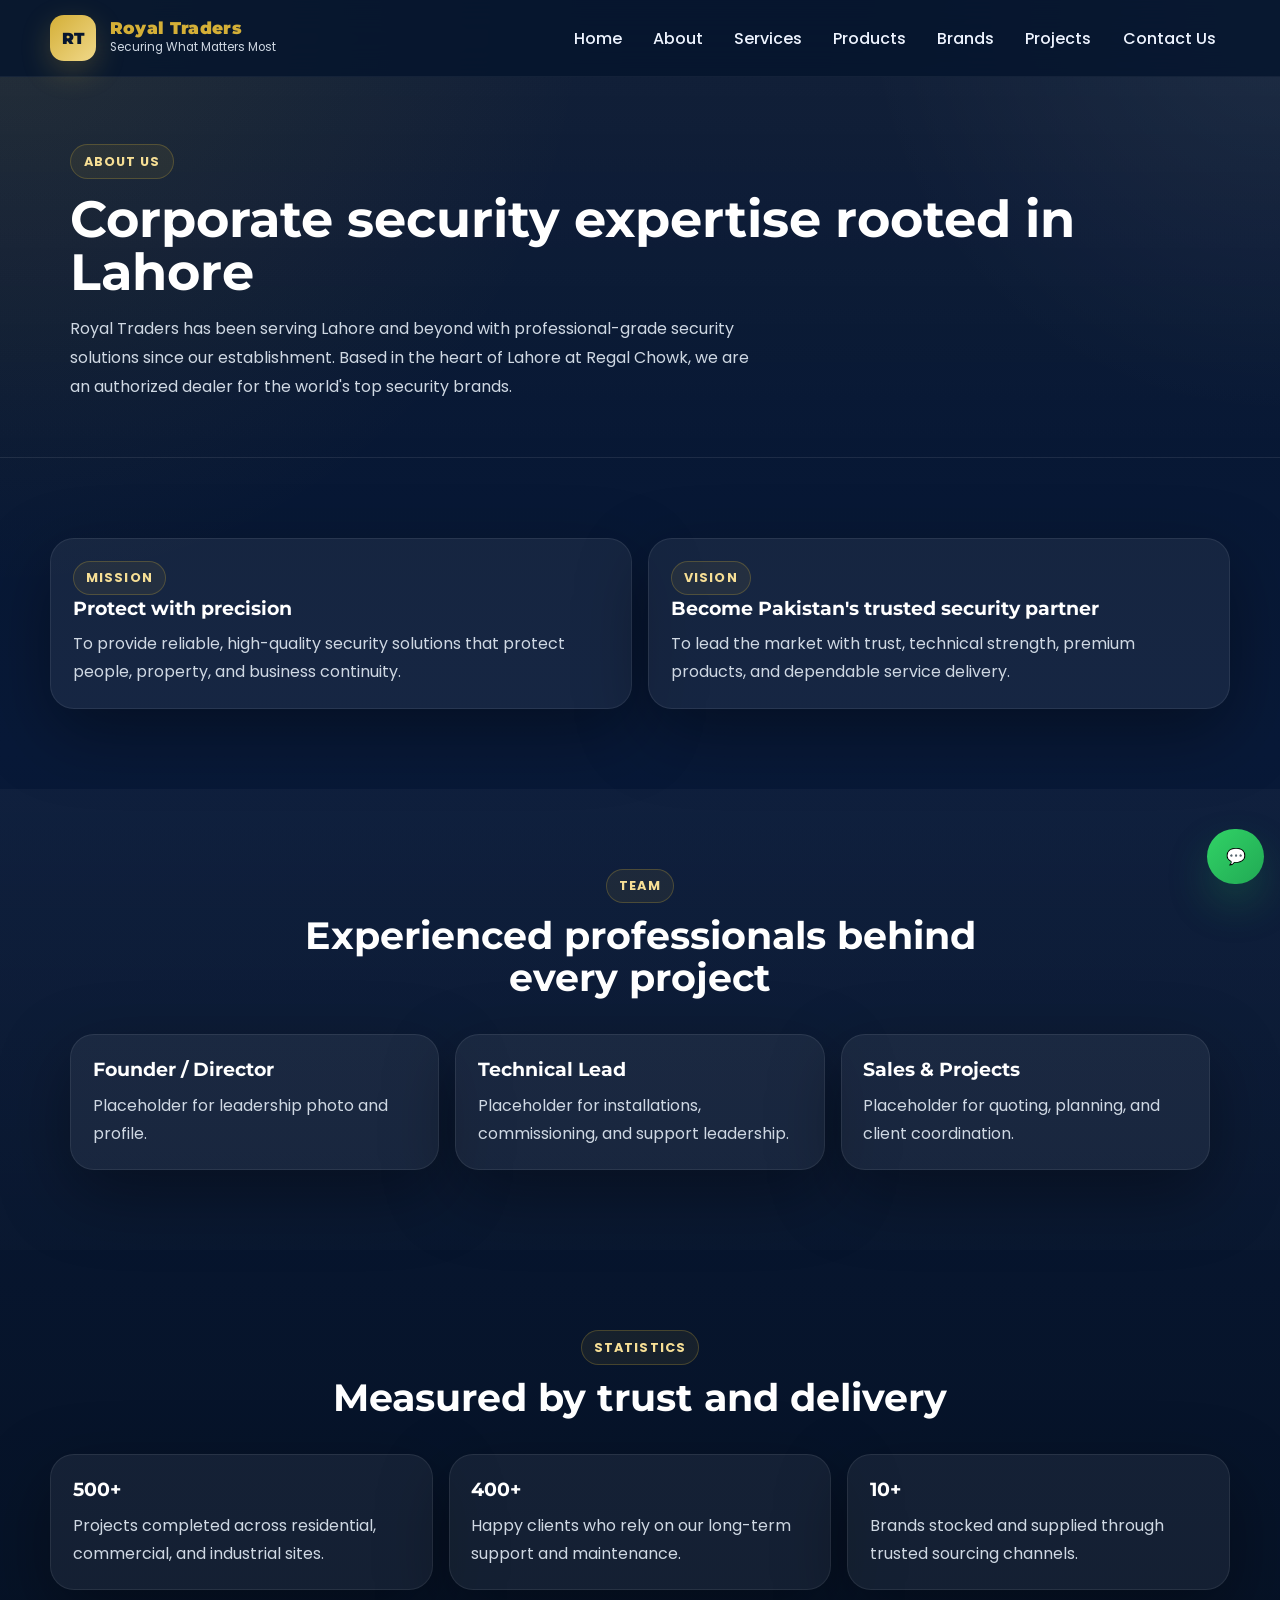
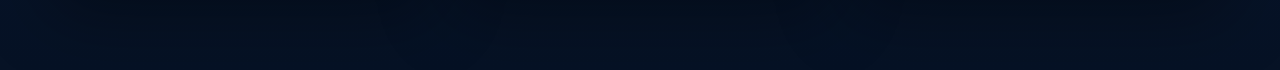
==== about.html @ 7cec9df8 "first commit" ====
<!doctype html>
<html lang="en">
<head>
  <meta charset="utf-8">
  <meta name="viewport" content="width=device-width,initial-scale=1">
  <title>About Us — Royal Traders</title>
  <link href="https://fonts.googleapis.com/css2?family=Montserrat:wght@600;700;800&family=Poppins:wght@300;400;600&display=swap" rel="stylesheet">
  <link rel="stylesheet" href="assets/css/style.css">
  <meta name="description" content="Royal Traders company story and team — authorized dealer in Lahore">
</head>
<body>
  <header class="site-header">
    <div class="container header-inner">
      <a class="brand-mark" href="index.html" aria-label="Royal Traders home">
        <span class="brand-badge">RT</span>
        <span><strong>Royal Traders</strong><small>Securing What Matters Most</small></span>
      </a>
      <button id="menuBtn" class="menu-btn" aria-label="Toggle navigation">☰</button>
      <nav class="nav" id="nav">
        <a href="index.html">Home</a>
        <a href="about.html">About</a>
        <a href="services.html">Services</a>
        <a href="products.html">Products</a>
        <a href="brands.html">Brands</a>
        <a href="gallery.html">Projects</a>
        <a href="contact.html">Contact Us</a>
      </nav>
    </div>
  </header>

  <main>
    <section class="page-hero">
      <div class="container">
        <span class="section-kicker">About Us</span>
        <h1>Corporate security expertise rooted in Lahore</h1>
        <p>Royal Traders has been serving Lahore and beyond with professional-grade security solutions since our establishment. Based in the heart of Lahore at Regal Chowk, we are an authorized dealer for the world's top security brands.</p>
      </div>
    </section>

    <section class="section container">
      <div class="info-grid">
        <article class="content-card reveal">
          <span class="section-kicker">Mission</span>
          <h3>Protect with precision</h3>
          <p>To provide reliable, high-quality security solutions that protect people, property, and business continuity.</p>
        </article>
        <article class="content-card reveal">
          <span class="section-kicker">Vision</span>
          <h3>Become Pakistan's trusted security partner</h3>
          <p>To lead the market with trust, technical strength, premium products, and dependable service delivery.</p>
        </article>
      </div>
    </section>

    <section class="section alt-section">
      <div class="container">
        <div class="section-head">
          <span class="section-kicker">Team</span>
          <h2>Experienced professionals behind every project</h2>
        </div>
        <div class="cards-grid">
          <article class="content-card"><h3>Founder / Director</h3><p>Placeholder for leadership photo and profile.</p></article>
          <article class="content-card"><h3>Technical Lead</h3><p>Placeholder for installations, commissioning, and support leadership.</p></article>
          <article class="content-card"><h3>Sales & Projects</h3><p>Placeholder for quoting, planning, and client coordination.</p></article>
        </div>
      </div>
    </section>

    <section class="section container">
      <div class="section-head">
        <span class="section-kicker">Statistics</span>
        <h2>Measured by trust and delivery</h2>
      </div>
      <div class="premium-grid">
        <article class="content-card"><h3>500+</h3><p>Projects completed across residential, commercial, and industrial sites.</p></article>
        <article class="content-card"><h3>400+</h3><p>Happy clients who rely on our long-term support and maintenance.</p></article>
        <article class="content-card"><h3>10+</h3><p>Brands stocked and supplied through trusted sourcing channels.</p></article>
      </div>
    </section>
  </main>

  <a class="whatsapp-fab" href="https://wa.me/923004554278" target="_blank">💬</a>
  <script src="assets/js/main.js"></script>
</body>
</html>
---- assets/css/style.css ----
:root{
  --navy:#07162f;
  --navy-2:#0a1f44;
  --gold:#D4AF37;
  --gold-soft:#f0d889;
  --white:#ffffff;
  --muted:#cfd8e3;
  --line:rgba(255,255,255,.08);
  --glass:rgba(255,255,255,.06);
  --shadow:0 24px 70px rgba(0,0,0,.35);
}
*{box-sizing:border-box}
html{scroll-behavior:smooth}
body{margin:0;font-family:Poppins,system-ui,Arial,sans-serif;background:
  radial-gradient(circle at top left, rgba(212,175,55,.10), transparent 28%),
  radial-gradient(circle at top right, rgba(255,255,255,.06), transparent 20%),
  linear-gradient(180deg,var(--navy) 0%, #081938 45%, #061225 100%);
  color:var(--white);-webkit-font-smoothing:antialiased;text-rendering:optimizeLegibility}
img{max-width:100%;display:block}
a{color:inherit}
.container{max-width:1180px;margin:0 auto;padding:0 1.25rem}
.section{padding:5rem 0}
.alt-section{background:linear-gradient(180deg, rgba(255,255,255,.03), rgba(255,255,255,.01))}
.glass{background:var(--glass);border:1px solid var(--line);box-shadow:var(--shadow);backdrop-filter:blur(14px)}

.site-header{position:sticky;top:0;z-index:60;background:rgba(7,22,47,.82);backdrop-filter:blur(18px);border-bottom:1px solid rgba(255,255,255,.05)}
.header-inner{display:flex;align-items:center;justify-content:space-between;gap:1rem;padding:.9rem 0}
.brand-mark{display:flex;align-items:center;gap:.85rem;text-decoration:none;min-width:max-content}
.brand-badge,.footer-brand{background:linear-gradient(135deg,var(--gold),var(--gold-soft));color:var(--navy);font-family:Montserrat,sans-serif;font-weight:900}
.brand-badge{width:46px;height:46px;border-radius:14px;display:grid;place-items:center;box-shadow:0 10px 30px rgba(212,175,55,.24)}
.brand-mark strong,.footer-brand{font-family:Montserrat,sans-serif;font-weight:900;letter-spacing:.02em}
.brand-mark strong{display:block;color:var(--gold);font-size:1.05rem;line-height:1}
.brand-mark small{display:block;color:var(--muted);font-size:.74rem;margin-top:.15rem}
.nav{display:flex;align-items:center;gap:.15rem;flex-wrap:wrap}
.nav a{padding:.7rem .9rem;border-radius:999px;text-decoration:none;color:#eef4ff;font-weight:500;transition:all .2s ease}
.nav a:hover{background:rgba(255,255,255,.06);transform:translateY(-1px)}
.nav .nav-cta{background:linear-gradient(135deg,var(--gold),#c29410);color:var(--navy);font-weight:700;box-shadow:0 12px 28px rgba(212,175,55,.18)}
.menu-btn{display:none;border:1px solid var(--line);background:rgba(255,255,255,.04);color:var(--white);border-radius:12px;padding:.6rem .8rem;font-size:1rem}

.hero{position:relative;isolation:isolate;overflow:hidden;padding:4rem 0 3rem;min-height:92vh;display:flex;align-items:center}
.hero-bg{position:absolute;inset:0;background:url('../images/hero.svg') center/cover no-repeat;filter:saturate(1.05) brightness(.85);transform:scale(1.04)}
.hero-overlay{position:absolute;inset:0;background:
  linear-gradient(90deg, rgba(7,22,47,.94) 0%, rgba(7,22,47,.82) 46%, rgba(7,22,47,.55) 100%),
  radial-gradient(circle at 25% 15%, rgba(212,175,55,.18), transparent 22%)}
.hero-grid{position:relative;z-index:1;display:grid;grid-template-columns:1.15fr .85fr;gap:2rem;align-items:center}
.hero-copy{max-width:680px}
.eyebrow,.section-kicker{display:inline-flex;align-items:center;gap:.5rem;padding:.45rem .8rem;border:1px solid rgba(212,175,55,.25);background:rgba(212,175,55,.08);border-radius:999px;color:#f7df95;font-size:.8rem;font-weight:700;letter-spacing:.08em;text-transform:uppercase}
.hero h1{margin:1rem 0 1rem;font-family:Montserrat,sans-serif;font-size:clamp(2.65rem,5vw,5.7rem);line-height:.95;letter-spacing:-.04em;color:var(--white)}
.hero-text{font-size:1.08rem;line-height:1.8;color:#d8e4f4;max-width:56ch}
.hero-actions{display:flex;flex-wrap:wrap;gap:.9rem;margin:1.75rem 0 1.35rem}
.btn{display:inline-flex;align-items:center;justify-content:center;gap:.55rem;text-decoration:none;border-radius:999px;padding:.95rem 1.35rem;font-weight:700;transition:all .22s ease;min-height:50px}
.btn:hover{transform:translateY(-2px)}
.btn-primary{background:linear-gradient(135deg,var(--gold),#c29512);color:var(--navy);box-shadow:0 14px 34px rgba(212,175,55,.22)}
.btn-outline{border:1px solid rgba(255,255,255,.14);background:rgba(255,255,255,.03);color:var(--white)}
.hero-badges{display:flex;flex-wrap:wrap;gap:.7rem;margin-top:1.5rem}
.hero-badges span{padding:.7rem 1rem;border-radius:999px;border:1px solid rgba(255,255,255,.1);background:rgba(255,255,255,.04);color:#eef4ff;font-size:.9rem}

.hero-panel{display:flex;justify-content:flex-end}
.panel-card{width:min(100%,420px);border-radius:28px;padding:1.2rem;background:linear-gradient(180deg, rgba(255,255,255,.09), rgba(255,255,255,.04))}
.panel-top{display:flex;align-items:center;gap:.55rem;color:#eaf1ff;font-size:.95rem;margin-bottom:1.25rem}
.panel-dot{width:10px;height:10px;border-radius:50%;background:#7bff9b;box-shadow:0 0 0 8px rgba(123,255,155,.13)}
.panel-graphic{position:relative;aspect-ratio:1/1;border-radius:24px;background:radial-gradient(circle at 50% 40%, rgba(212,175,55,.16), transparent 45%), linear-gradient(180deg, rgba(255,255,255,.05), rgba(255,255,255,.02));border:1px solid rgba(255,255,255,.08);display:grid;place-items:center;overflow:hidden}
.panel-ring{position:absolute;width:64%;aspect-ratio:1;border-radius:50%;border:1px solid rgba(212,175,55,.35);box-shadow:inset 0 0 0 18px rgba(212,175,55,.05)}
.panel-camera{font-size:4rem;color:var(--gold);position:relative;z-index:1;text-shadow:0 12px 26px rgba(0,0,0,.4)}
.panel-stats{display:grid;grid-template-columns:1fr 1fr;gap:1rem;margin-top:1rem}
.panel-stats div{padding:1rem;border-radius:18px;background:rgba(7,22,47,.58);border:1px solid rgba(255,255,255,.08)}
.panel-stats strong{display:block;font-size:1.5rem;color:var(--gold)}
.panel-stats span{display:block;color:var(--muted);font-size:.88rem}

.section-head{text-align:center;max-width:760px;margin:0 auto 2.25rem}
.section-head h2{margin:.75rem 0;color:#fff;font-family:Montserrat,sans-serif;font-size:clamp(1.8rem,3vw,2.8rem);line-height:1.08}
.section-head p{color:var(--muted);max-width:62ch;margin:.55rem auto 0;line-height:1.8}

.premium-grid,.feature-grid,.testimonials-strip{display:grid;gap:1rem}
.premium-grid{grid-template-columns:repeat(3,1fr)}
.feature-grid{grid-template-columns:repeat(4,1fr)}
.testimonials-strip{grid-template-columns:repeat(3,1fr)}
.service-card,.feature-card,.quote-card,.project-card,.brand-tile{border-radius:24px;overflow:hidden}
.premium-card{padding:1.5rem;min-height:220px;position:relative;border:1px solid var(--line);background:linear-gradient(180deg, rgba(255,255,255,.07), rgba(255,255,255,.03))}
.premium-card::after{content:"";position:absolute;inset:auto 0 0 0;height:2px;background:linear-gradient(90deg, transparent, rgba(212,175,55,.9), transparent);opacity:.7}
.service-icon{display:grid;place-items:center;width:58px;height:58px;border-radius:18px;background:rgba(212,175,55,.1);color:var(--gold);font-size:1.5rem;margin-bottom:1rem;border:1px solid rgba(212,175,55,.2)}
.premium-card h3{margin:.25rem 0 .55rem;font-family:Montserrat,sans-serif;font-size:1.15rem;color:#fff}
.premium-card p{margin:0;color:var(--muted);line-height:1.75}

.brand-strip{display:grid;grid-template-columns:repeat(5,1fr);gap:1rem}
.brand-tile{display:grid;place-items:center;min-height:110px;padding:1rem;text-align:center;border:1px solid var(--line);background:linear-gradient(180deg, rgba(255,255,255,.08), rgba(255,255,255,.03));font-family:Montserrat,sans-serif;font-weight:800;color:#fff;letter-spacing:.04em}

.feature-card{padding:1.4rem;border:1px solid var(--line);background:var(--glass)}
.feature-card strong{display:block;color:var(--gold);font-size:1rem;margin-bottom:.4rem}
.feature-card p{margin:0;color:var(--muted);line-height:1.75}

.project-grid{display:grid;grid-template-columns:repeat(3,1fr);gap:1rem}
.project-card{border:1px solid var(--line);background:rgba(255,255,255,.04);box-shadow:var(--shadow)}
.project-card img{width:100%;height:100%;object-fit:cover;aspect-ratio:16/10}

.quote-card{padding:1.4rem;border:1px solid var(--line);background:linear-gradient(180deg, rgba(255,255,255,.09), rgba(255,255,255,.03))}
.stars{color:#ffd76a;letter-spacing:.18em;margin-bottom:.8rem}
.quote-card p{color:#eef4ff;line-height:1.8;margin:0 0 1rem}
.quote-card strong{display:block;color:var(--gold)}
.quote-card span{color:var(--muted);font-size:.92rem}

.site-footer{margin-top:0;padding:3rem 0 1.25rem;background:linear-gradient(180deg, rgba(255,255,255,.03), rgba(255,255,255,.01));border-top:1px solid rgba(255,255,255,.05)}
.footer-grid{display:grid;grid-template-columns:1.1fr .6fr 1fr;gap:1.5rem}
.footer-grid h4{margin:.15rem 0 .9rem;color:var(--gold);font-family:Montserrat,sans-serif}
.footer-grid a{display:block;text-decoration:none;color:#e8effa;margin:.35rem 0}
.footer-grid p{color:var(--muted);line-height:1.8;margin:.35rem 0}
.footer-brand{display:inline-flex;align-items:center;justify-content:center;padding:.55rem .8rem;border-radius:14px;margin-bottom:.8rem;letter-spacing:.03em}
.footer-bottom{margin-top:2rem;padding-top:1rem;text-align:center;color:var(--muted);border-top:1px solid rgba(255,255,255,.06)}

.whatsapp-fab{position:fixed;right:1rem;bottom:1rem;z-index:70;background:linear-gradient(135deg,#31d366,#21a954);color:#fff;text-decoration:none;font-weight:700;border-radius:999px;padding:.95rem 1.15rem;box-shadow:0 20px 40px rgba(33,169,84,.25)}

/* Inner page utilities */
.page-hero{padding:4.2rem 0 2.5rem;border-bottom:1px solid rgba(255,255,255,.05);background:linear-gradient(180deg, rgba(255,255,255,.04), transparent)}
.page-hero h1{margin:.8rem 0 .65rem;font-family:Montserrat,sans-serif;font-size:clamp(2rem,4vw,3.4rem);line-height:1.05;color:#fff}
.page-hero p{color:var(--muted);max-width:70ch;line-height:1.8}
.cards-grid{display:grid;grid-template-columns:repeat(3,1fr);gap:1rem}
.info-grid{display:grid;grid-template-columns:repeat(2,1fr);gap:1rem}
.content-card{padding:1.35rem;border-radius:24px;border:1px solid var(--line);background:var(--glass);box-shadow:var(--shadow)}
.content-card h3,.content-card h4{margin:.1rem 0 .65rem;font-family:Montserrat,sans-serif;color:#fff}
.content-card p{margin:0;color:var(--muted);line-height:1.75}
.page-actions{display:flex;gap:.8rem;flex-wrap:wrap;margin-top:1rem}

/* Contact form */
.contact-layout{display:grid;grid-template-columns:1.15fr .85fr;gap:1rem;align-items:start}
.contact-form{padding:1.25rem;border-radius:28px;border:1px solid var(--line);background:var(--glass);box-shadow:var(--shadow)}
.field{display:flex;flex-direction:column;gap:.45rem;margin-bottom:1rem}
.field label{font-weight:600;color:#f4f7ff}
.field input,.field textarea,.field select{width:100%;border-radius:14px;border:1px solid rgba(255,255,255,.1);background:rgba(5,13,28,.55);color:#fff;padding:.92rem 1rem;font:inherit;outline:none}
.field input:focus,.field textarea:focus,.field select:focus{border-color:rgba(212,175,55,.6);box-shadow:0 0 0 3px rgba(212,175,55,.12)}
.contact-side{display:grid;gap:1rem}
.map-frame{width:100%;height:300px;border:0;border-radius:24px;overflow:hidden;box-shadow:var(--shadow)}

/* Responsive */
@media (max-width: 1080px){
  .hero-grid,.contact-layout,.footer-grid,.info-grid{grid-template-columns:1fr}
  .premium-grid,.feature-grid,.testimonials-strip,.project-grid,.cards-grid,.brand-strip{grid-template-columns:repeat(2,1fr)}
}
@media (max-width: 760px){
  .menu-btn{display:inline-grid;place-items:center}
  .nav{position:fixed;right:1rem;top:76px;width:min(92vw,340px);padding:1rem;border-radius:24px;background:rgba(7,22,47,.96);border:1px solid var(--line);box-shadow:var(--shadow);display:none;flex-direction:column;align-items:stretch}
  .nav.open{display:flex}
  .nav a{padding:.9rem 1rem}
  .premium-grid,.feature-grid,.testimonials-strip,.project-grid,.cards-grid,.brand-strip{grid-template-columns:1fr}
  .hero{min-height:auto;padding:2.5rem 0 2rem}
  .hero h1{font-size:2.25rem}
  .hero-actions,.page-actions{flex-direction:column}
  .btn{width:100%}
}

.reveal{animation:fadeUp .8s ease both}
@keyframes fadeUp{from{opacity:0;transform:translateY(24px)}to{opacity:1;transform:translateY(0)}}
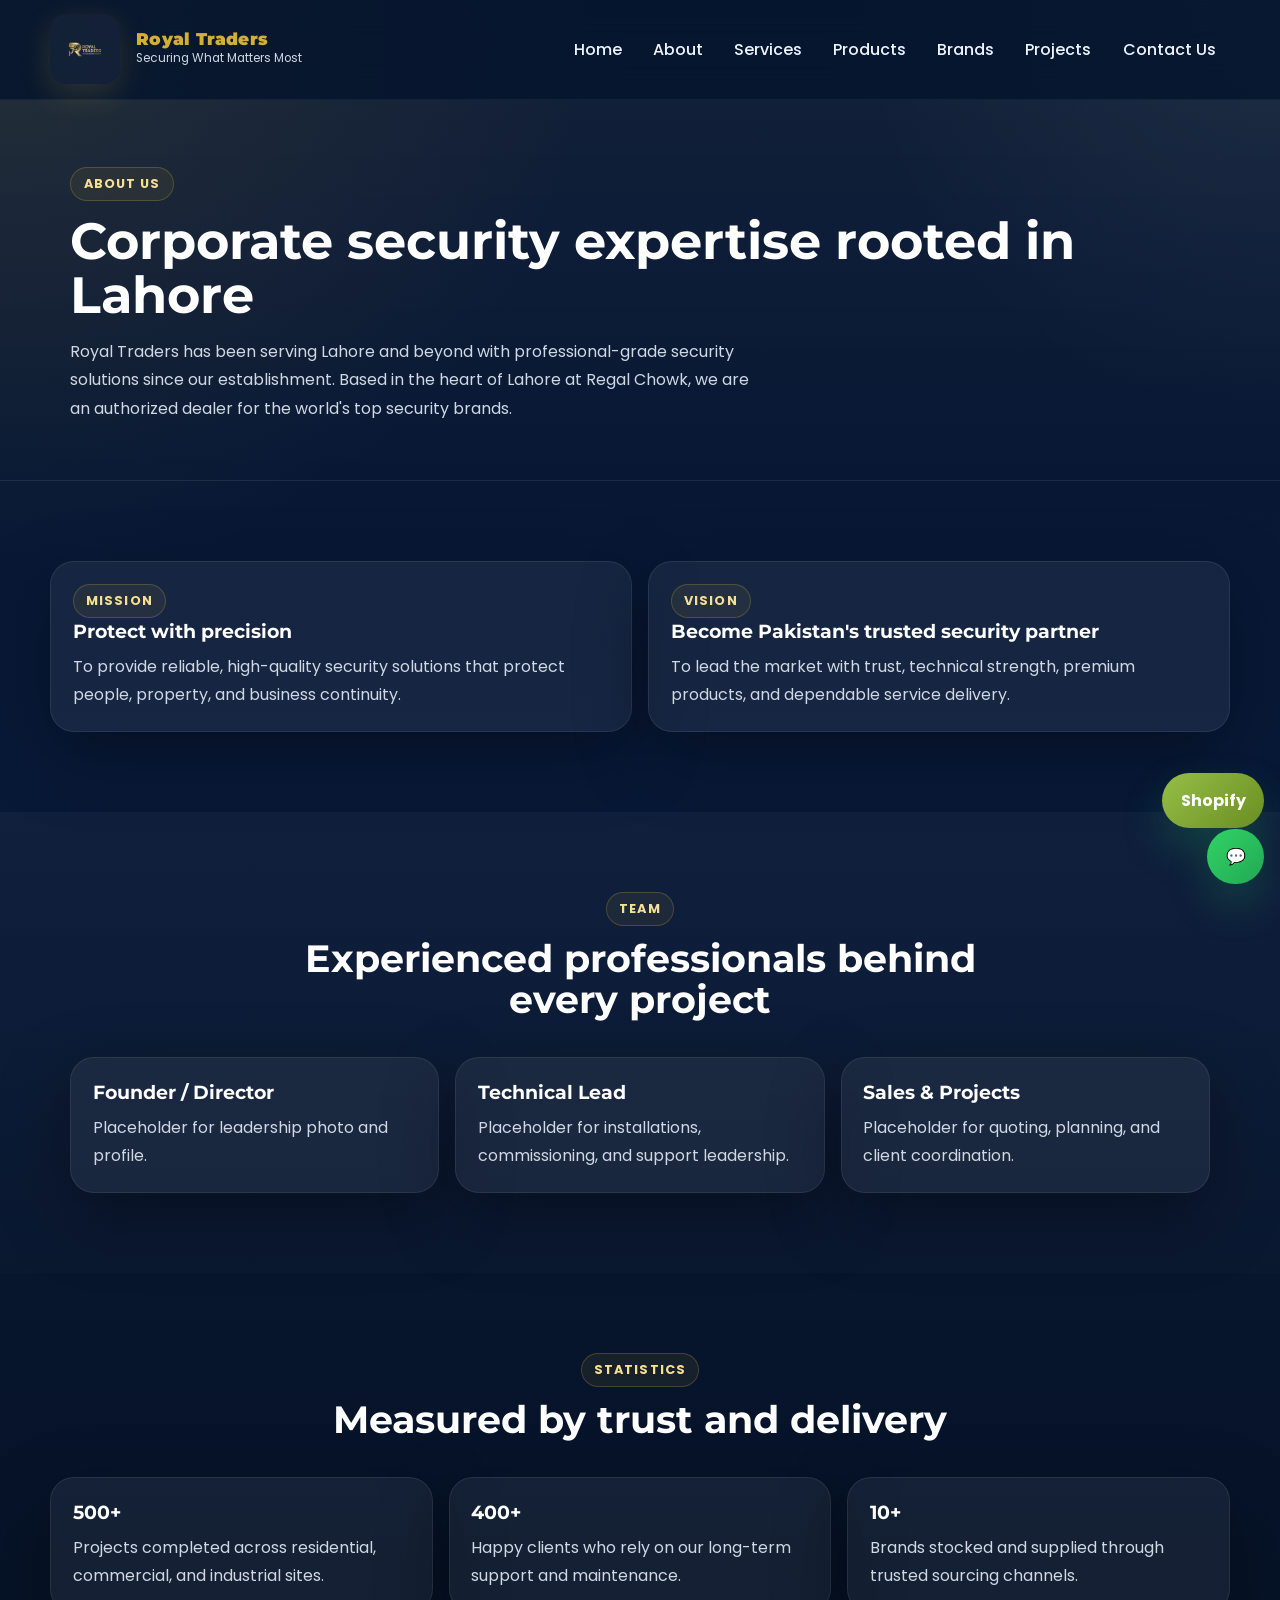
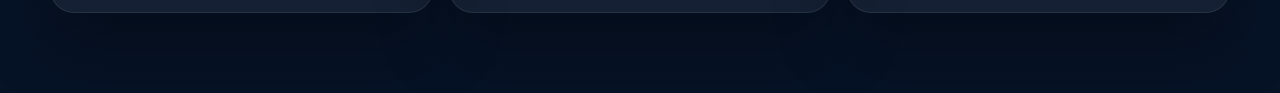
==== commit 583c2c33: "2nd commit" ====
--- a/about.html
+++ b/about.html
@@ -4,6 +4,8 @@
   <meta charset="utf-8">
   <meta name="viewport" content="width=device-width,initial-scale=1">
   <title>About Us — Royal Traders</title>
+  <link rel="icon" href="assets/images/logo.png">
+  <link rel="apple-touch-icon" href="assets/images/logo.png">
   <link href="https://fonts.googleapis.com/css2?family=Montserrat:wght@600;700;800&family=Poppins:wght@300;400;600&display=swap" rel="stylesheet">
   <link rel="stylesheet" href="assets/css/style.css">
   <meta name="description" content="Royal Traders company story and team — authorized dealer in Lahore">
@@ -12,7 +14,7 @@
   <header class="site-header">
     <div class="container header-inner">
       <a class="brand-mark" href="index.html" aria-label="Royal Traders home">
-        <span class="brand-badge">RT</span>
+        <img class="brand-logo" src="assets/images/logo.png" alt="Royal Traders logo">
         <span><strong>Royal Traders</strong><small>Securing What Matters Most</small></span>
       </a>
       <button id="menuBtn" class="menu-btn" aria-label="Toggle navigation">☰</button>
@@ -79,6 +81,7 @@
     </section>
   </main>
 
+  <a class="shopify-fab" href="https://shop.royaltradersofficial.com" target="_blank" rel="noreferrer">Shopify</a>
   <a class="whatsapp-fab" href="https://wa.me/923004554278" target="_blank">💬</a>
   <script src="assets/js/main.js"></script>
 </body>
--- a/assets/css/style.css
+++ b/assets/css/style.css
@@ -25,9 +25,10 @@
 
 .site-header{position:sticky;top:0;z-index:60;background:rgba(7,22,47,.82);backdrop-filter:blur(18px);border-bottom:1px solid rgba(255,255,255,.05)}
 .header-inner{display:flex;align-items:center;justify-content:space-between;gap:1rem;padding:.9rem 0}
-.brand-mark{display:flex;align-items:center;gap:.85rem;text-decoration:none;min-width:max-content}
+.brand-mark{display:flex;align-items:center;gap:1rem;text-decoration:none;min-width:max-content}
 .brand-badge,.footer-brand{background:linear-gradient(135deg,var(--gold),var(--gold-soft));color:var(--navy);font-family:Montserrat,sans-serif;font-weight:900}
 .brand-badge{width:46px;height:46px;border-radius:14px;display:grid;place-items:center;box-shadow:0 10px 30px rgba(212,175,55,.24)}
+.brand-logo{width:70px;height:70px;object-fit:contain;border-radius:16px;padding:6px;background:rgba(255,255,255,.04);box-shadow:0 10px 30px rgba(212,175,55,.18)}
 .brand-mark strong,.footer-brand{font-family:Montserrat,sans-serif;font-weight:900;letter-spacing:.02em}
 .brand-mark strong{display:block;color:var(--gold);font-size:1.05rem;line-height:1}
 .brand-mark small{display:block;color:var(--muted);font-size:.74rem;margin-top:.15rem}
@@ -62,10 +63,10 @@
 .panel-graphic{position:relative;aspect-ratio:1/1;border-radius:24px;background:radial-gradient(circle at 50% 40%, rgba(212,175,55,.16), transparent 45%), linear-gradient(180deg, rgba(255,255,255,.05), rgba(255,255,255,.02));border:1px solid rgba(255,255,255,.08);display:grid;place-items:center;overflow:hidden}
 .panel-ring{position:absolute;width:64%;aspect-ratio:1;border-radius:50%;border:1px solid rgba(212,175,55,.35);box-shadow:inset 0 0 0 18px rgba(212,175,55,.05)}
 .panel-camera{font-size:4rem;color:var(--gold);position:relative;z-index:1;text-shadow:0 12px 26px rgba(0,0,0,.4)}
-.panel-stats{display:grid;grid-template-columns:1fr 1fr;gap:1rem;margin-top:1rem}
-.panel-stats div{padding:1rem;border-radius:18px;background:rgba(7,22,47,.58);border:1px solid rgba(255,255,255,.08)}
-.panel-stats strong{display:block;font-size:1.5rem;color:var(--gold)}
-.panel-stats span{display:block;color:var(--muted);font-size:.88rem}
+.panel-stats{display:grid;grid-template-columns:1fr 1fr 1fr;gap:0.5rem;margin-top:1rem}
+.panel-stats div{padding:0.6rem;border-radius:18px;background:rgba(7,22,47,.58);border:1px solid rgba(255,255,255,.08)}
+.panel-stats strong{display:block;font-size:1.1rem;color:var(--gold)}
+.panel-stats span{display:block;color:var(--muted);font-size:0.75rem}
 
 .section-head{text-align:center;max-width:760px;margin:0 auto 2.25rem}
 .section-head h2{margin:.75rem 0;color:#fff;font-family:Montserrat,sans-serif;font-size:clamp(1.8rem,3vw,2.8rem);line-height:1.08}
@@ -107,7 +108,9 @@
 .footer-brand{display:inline-flex;align-items:center;justify-content:center;padding:.55rem .8rem;border-radius:14px;margin-bottom:.8rem;letter-spacing:.03em}
 .footer-bottom{margin-top:2rem;padding-top:1rem;text-align:center;color:var(--muted);border-top:1px solid rgba(255,255,255,.06)}
 
-.whatsapp-fab{position:fixed;right:1rem;bottom:1rem;z-index:70;background:linear-gradient(135deg,#31d366,#21a954);color:#fff;text-decoration:none;font-weight:700;border-radius:999px;padding:.95rem 1.15rem;box-shadow:0 20px 40px rgba(33,169,84,.25)}
+.shopify-fab,.whatsapp-fab{position:fixed;right:1rem;z-index:70;color:#fff;text-decoration:none;font-weight:700;border-radius:999px;padding:.95rem 1.15rem;box-shadow:0 20px 40px rgba(33,169,84,.25)}
+.shopify-fab{bottom:4.5rem;background:linear-gradient(135deg,#95bf47,#6b8e23)}
+.whatsapp-fab{bottom:1rem;background:linear-gradient(135deg,#31d366,#21a954)}
 
 /* Inner page utilities */
 .page-hero{padding:4.2rem 0 2.5rem;border-bottom:1px solid rgba(255,255,255,.05);background:linear-gradient(180deg, rgba(255,255,255,.04), transparent)}
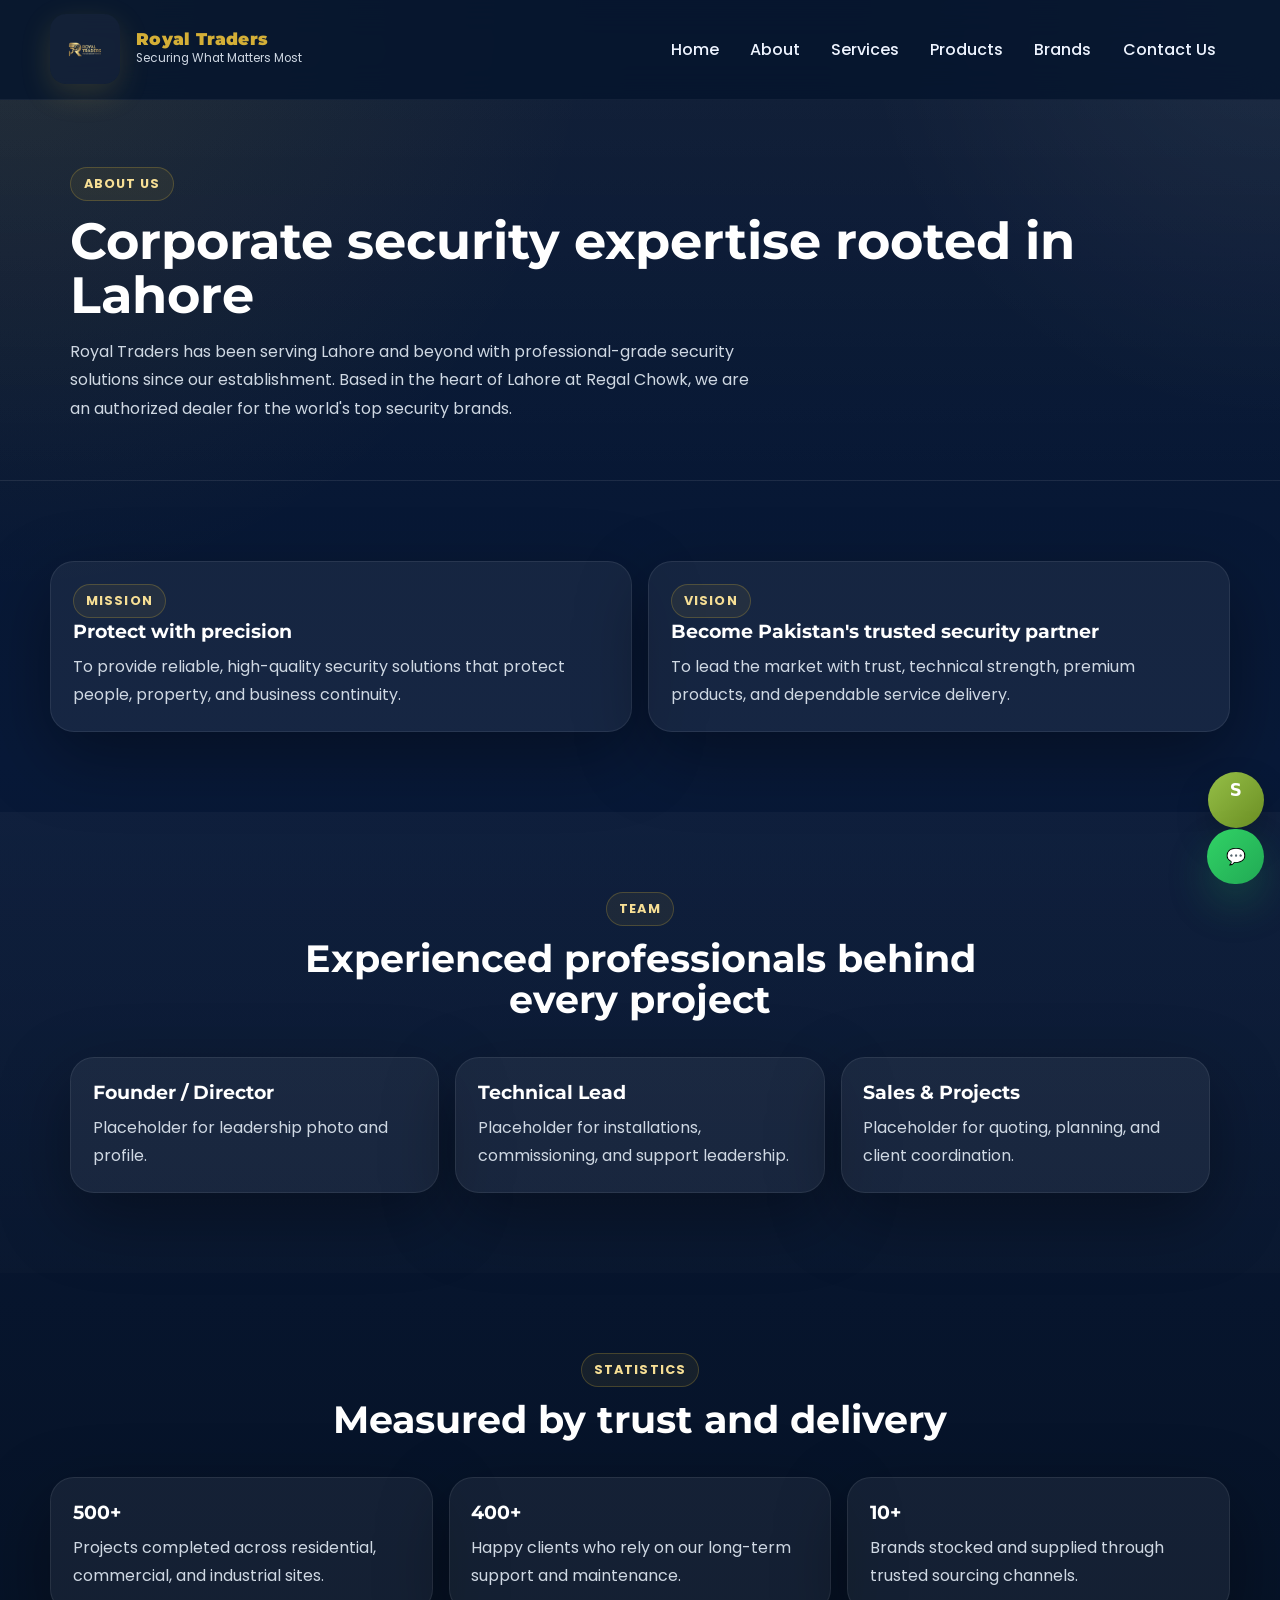
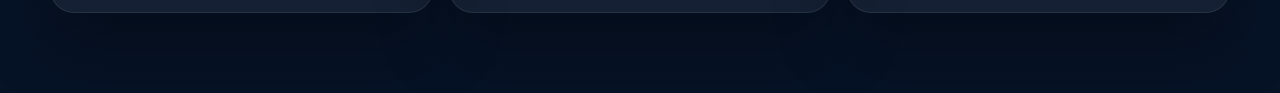
==== commit b3c95486: "Hero image and logos added" ====
--- a/about.html
+++ b/about.html
@@ -24,7 +24,7 @@
         <a href="services.html">Services</a>
         <a href="products.html">Products</a>
         <a href="brands.html">Brands</a>
-        <a href="gallery.html">Projects</a>
+        
         <a href="contact.html">Contact Us</a>
       </nav>
     </div>
--- a/assets/css/style.css
+++ b/assets/css/style.css
@@ -38,35 +38,21 @@
 .nav .nav-cta{background:linear-gradient(135deg,var(--gold),#c29410);color:var(--navy);font-weight:700;box-shadow:0 12px 28px rgba(212,175,55,.18)}
 .menu-btn{display:none;border:1px solid var(--line);background:rgba(255,255,255,.04);color:var(--white);border-radius:12px;padding:.6rem .8rem;font-size:1rem}
 
-.hero{position:relative;isolation:isolate;overflow:hidden;padding:4rem 0 3rem;min-height:92vh;display:flex;align-items:center}
-.hero-bg{position:absolute;inset:0;background:url('../images/hero.svg') center/cover no-repeat;filter:saturate(1.05) brightness(.85);transform:scale(1.04)}
-.hero-overlay{position:absolute;inset:0;background:
-  linear-gradient(90deg, rgba(7,22,47,.94) 0%, rgba(7,22,47,.82) 46%, rgba(7,22,47,.55) 100%),
-  radial-gradient(circle at 25% 15%, rgba(212,175,55,.18), transparent 22%)}
-.hero-grid{position:relative;z-index:1;display:grid;grid-template-columns:1.15fr .85fr;gap:2rem;align-items:center}
-.hero-copy{max-width:680px}
+.hero{position:relative;overflow:hidden;padding:0 0 4rem;min-height:auto}
+.hero-image-frame{width:100vw;margin-left:calc(50% - 50vw);overflow:hidden;background:#081938;border-bottom:1px solid rgba(255,255,255,.08);box-shadow:0 24px 70px rgba(0,0,0,.22)}
+.hero-image-frame img{width:100%;height:min(86vh,920px);object-fit:cover;display:block;filter:saturate(1.08) brightness(.98)}
+.hero-copy-wrap{padding-top:3rem}
+.hero-copy{max-width:920px;margin:0 auto;text-align:center}
 .eyebrow,.section-kicker{display:inline-flex;align-items:center;gap:.5rem;padding:.45rem .8rem;border:1px solid rgba(212,175,55,.25);background:rgba(212,175,55,.08);border-radius:999px;color:#f7df95;font-size:.8rem;font-weight:700;letter-spacing:.08em;text-transform:uppercase}
 .hero h1{margin:1rem 0 1rem;font-family:Montserrat,sans-serif;font-size:clamp(2.65rem,5vw,5.7rem);line-height:.95;letter-spacing:-.04em;color:var(--white)}
-.hero-text{font-size:1.08rem;line-height:1.8;color:#d8e4f4;max-width:56ch}
-.hero-actions{display:flex;flex-wrap:wrap;gap:.9rem;margin:1.75rem 0 1.35rem}
+.hero-text{font-size:1.08rem;line-height:1.8;color:#d8e4f4;max-width:60ch;margin:0 auto}
+.hero-actions{display:flex;flex-wrap:wrap;justify-content:center;gap:.9rem;margin:1.75rem 0 1.35rem}
 .btn{display:inline-flex;align-items:center;justify-content:center;gap:.55rem;text-decoration:none;border-radius:999px;padding:.95rem 1.35rem;font-weight:700;transition:all .22s ease;min-height:50px}
 .btn:hover{transform:translateY(-2px)}
 .btn-primary{background:linear-gradient(135deg,var(--gold),#c29512);color:var(--navy);box-shadow:0 14px 34px rgba(212,175,55,.22)}
 .btn-outline{border:1px solid rgba(255,255,255,.14);background:rgba(255,255,255,.03);color:var(--white)}
-.hero-badges{display:flex;flex-wrap:wrap;gap:.7rem;margin-top:1.5rem}
+.hero-badges{display:flex;flex-wrap:wrap;justify-content:center;gap:.7rem;margin-top:1.5rem}
 .hero-badges span{padding:.7rem 1rem;border-radius:999px;border:1px solid rgba(255,255,255,.1);background:rgba(255,255,255,.04);color:#eef4ff;font-size:.9rem}
-
-.hero-panel{display:flex;justify-content:flex-end}
-.panel-card{width:min(100%,420px);border-radius:28px;padding:1.2rem;background:linear-gradient(180deg, rgba(255,255,255,.09), rgba(255,255,255,.04))}
-.panel-top{display:flex;align-items:center;gap:.55rem;color:#eaf1ff;font-size:.95rem;margin-bottom:1.25rem}
-.panel-dot{width:10px;height:10px;border-radius:50%;background:#7bff9b;box-shadow:0 0 0 8px rgba(123,255,155,.13)}
-.panel-graphic{position:relative;aspect-ratio:1/1;border-radius:24px;background:radial-gradient(circle at 50% 40%, rgba(212,175,55,.16), transparent 45%), linear-gradient(180deg, rgba(255,255,255,.05), rgba(255,255,255,.02));border:1px solid rgba(255,255,255,.08);display:grid;place-items:center;overflow:hidden}
-.panel-ring{position:absolute;width:64%;aspect-ratio:1;border-radius:50%;border:1px solid rgba(212,175,55,.35);box-shadow:inset 0 0 0 18px rgba(212,175,55,.05)}
-.panel-camera{font-size:4rem;color:var(--gold);position:relative;z-index:1;text-shadow:0 12px 26px rgba(0,0,0,.4)}
-.panel-stats{display:grid;grid-template-columns:1fr 1fr 1fr;gap:0.5rem;margin-top:1rem}
-.panel-stats div{padding:0.6rem;border-radius:18px;background:rgba(7,22,47,.58);border:1px solid rgba(255,255,255,.08)}
-.panel-stats strong{display:block;font-size:1.1rem;color:var(--gold)}
-.panel-stats span{display:block;color:var(--muted);font-size:0.75rem}
 
 .section-head{text-align:center;max-width:760px;margin:0 auto 2.25rem}
 .section-head h2{margin:.75rem 0;color:#fff;font-family:Montserrat,sans-serif;font-size:clamp(1.8rem,3vw,2.8rem);line-height:1.08}
@@ -84,7 +70,9 @@
 .premium-card p{margin:0;color:var(--muted);line-height:1.75}
 
 .brand-strip{display:grid;grid-template-columns:repeat(5,1fr);gap:1rem}
-.brand-tile{display:grid;place-items:center;min-height:110px;padding:1rem;text-align:center;border:1px solid var(--line);background:linear-gradient(180deg, rgba(255,255,255,.08), rgba(255,255,255,.03));font-family:Montserrat,sans-serif;font-weight:800;color:#fff;letter-spacing:.04em}
+.brand-tile{display:grid;place-items:center;min-height:140px;padding:1.1rem;text-align:center;border:1px solid rgba(212,175,55,.18);background:linear-gradient(180deg, rgba(255,255,255,.98), rgba(245,247,252,.94));font-family:Montserrat,sans-serif;font-weight:800;color:#fff;letter-spacing:.04em;box-shadow:0 14px 34px rgba(0,0,0,.12)}
+.brand-logo-tile{padding:1.2rem}
+.brand-logo-tile img{width:100%;max-width:160px;max-height:72px;object-fit:contain;filter:drop-shadow(0 6px 12px rgba(0,0,0,.12))}
 
 .feature-card{padding:1.4rem;border:1px solid var(--line);background:var(--glass)}
 .feature-card strong{display:block;color:var(--gold);font-size:1rem;margin-bottom:.4rem}
@@ -112,6 +100,9 @@
 .shopify-fab{bottom:4.5rem;background:linear-gradient(135deg,#95bf47,#6b8e23)}
 .whatsapp-fab{bottom:1rem;background:linear-gradient(135deg,#31d366,#21a954)}
 
+body.inner-page .shopify-fab{width:56px;height:56px;padding:0;border-radius:50%;display:grid;place-items:center;font-size:0;box-shadow:0 16px 34px rgba(0,0,0,.22)}
+body.inner-page .shopify-fab::before{content:"S";font-size:1.05rem;font-weight:800;line-height:1;color:#fff;letter-spacing:.02em}
+
 /* Inner page utilities */
 .page-hero{padding:4.2rem 0 2.5rem;border-bottom:1px solid rgba(255,255,255,.05);background:linear-gradient(180deg, rgba(255,255,255,.04), transparent)}
 .page-hero h1{margin:.8rem 0 .65rem;font-family:Montserrat,sans-serif;font-size:clamp(2rem,4vw,3.4rem);line-height:1.05;color:#fff}
@@ -122,6 +113,12 @@
 .content-card h3,.content-card h4{margin:.1rem 0 .65rem;font-family:Montserrat,sans-serif;color:#fff}
 .content-card p{margin:0;color:var(--muted);line-height:1.75}
 .page-actions{display:flex;gap:.8rem;flex-wrap:wrap;margin-top:1rem}
+
+.shopify-panel{padding:1.25rem;border-radius:28px;border:1px solid rgba(212,175,55,.18);background:linear-gradient(180deg, rgba(255,255,255,.98), rgba(245,247,252,.95));box-shadow:0 18px 40px rgba(0,0,0,.14)}
+.shopify-buy-button-mount{min-height:220px}
+.shopify-buy-button-mount .content-card{background:#fff;color:var(--navy)}
+.shopify-buy-button-mount .content-card h3{color:var(--navy)}
+.shopify-buy-button-mount .content-card p{color:#556276}
 
 /* Contact form */
 .contact-layout{display:grid;grid-template-columns:1.15fr .85fr;gap:1rem;align-items:start}
@@ -135,7 +132,7 @@
 
 /* Responsive */
 @media (max-width: 1080px){
-  .hero-grid,.contact-layout,.footer-grid,.info-grid{grid-template-columns:1fr}
+  .contact-layout,.footer-grid,.info-grid{grid-template-columns:1fr}
   .premium-grid,.feature-grid,.testimonials-strip,.project-grid,.cards-grid,.brand-strip{grid-template-columns:repeat(2,1fr)}
 }
 @media (max-width: 760px){
@@ -144,7 +141,10 @@
   .nav.open{display:flex}
   .nav a{padding:.9rem 1rem}
   .premium-grid,.feature-grid,.testimonials-strip,.project-grid,.cards-grid,.brand-strip{grid-template-columns:1fr}
-  .hero{min-height:auto;padding:2.5rem 0 2rem}
+  .hero{min-height:auto;padding:0 0 2rem}
+  .hero-image-frame{width:100vw;margin-left:calc(50% - 50vw)}
+  .hero-image-frame img{height:auto;min-height:0;aspect-ratio:4 / 3;object-fit:contain;background:#081938}
+  .hero-copy-wrap{padding-top:1.5rem}
   .hero h1{font-size:2.25rem}
   .hero-actions,.page-actions{flex-direction:column}
   .btn{width:100%}
